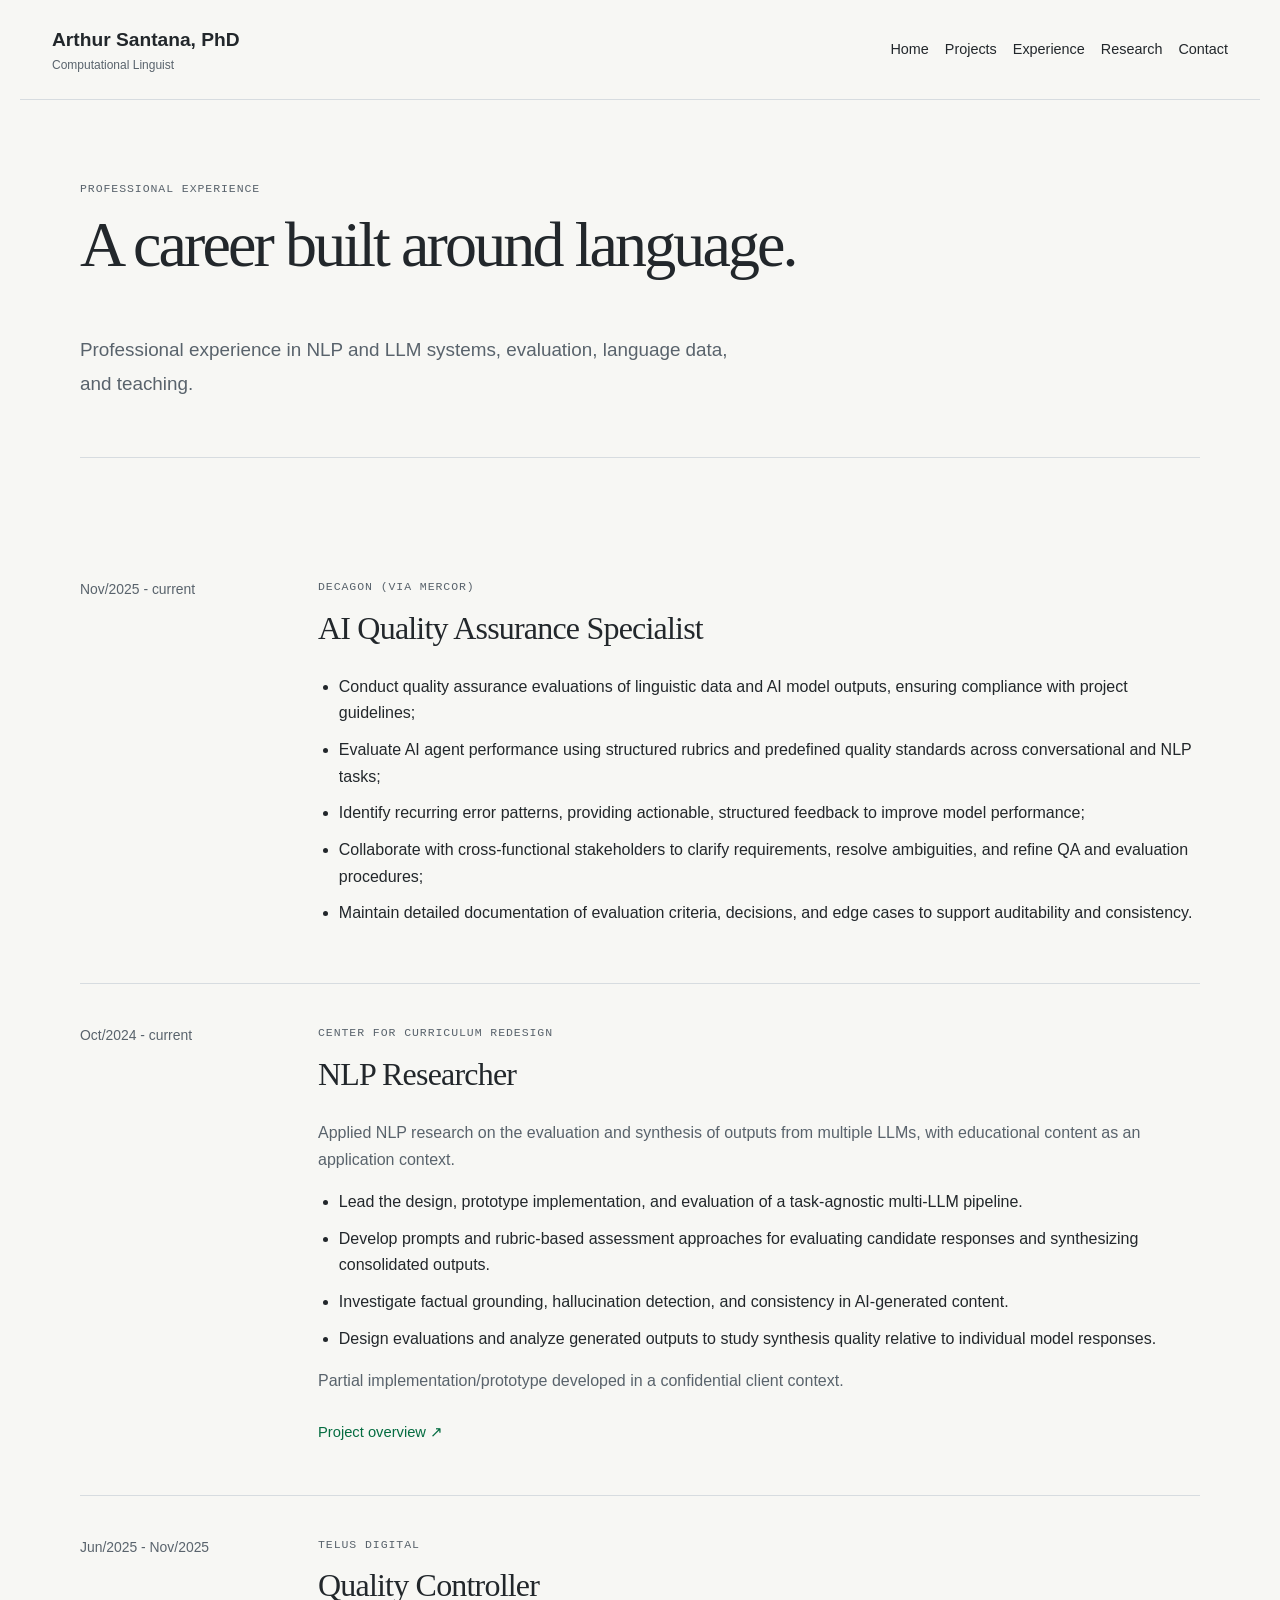
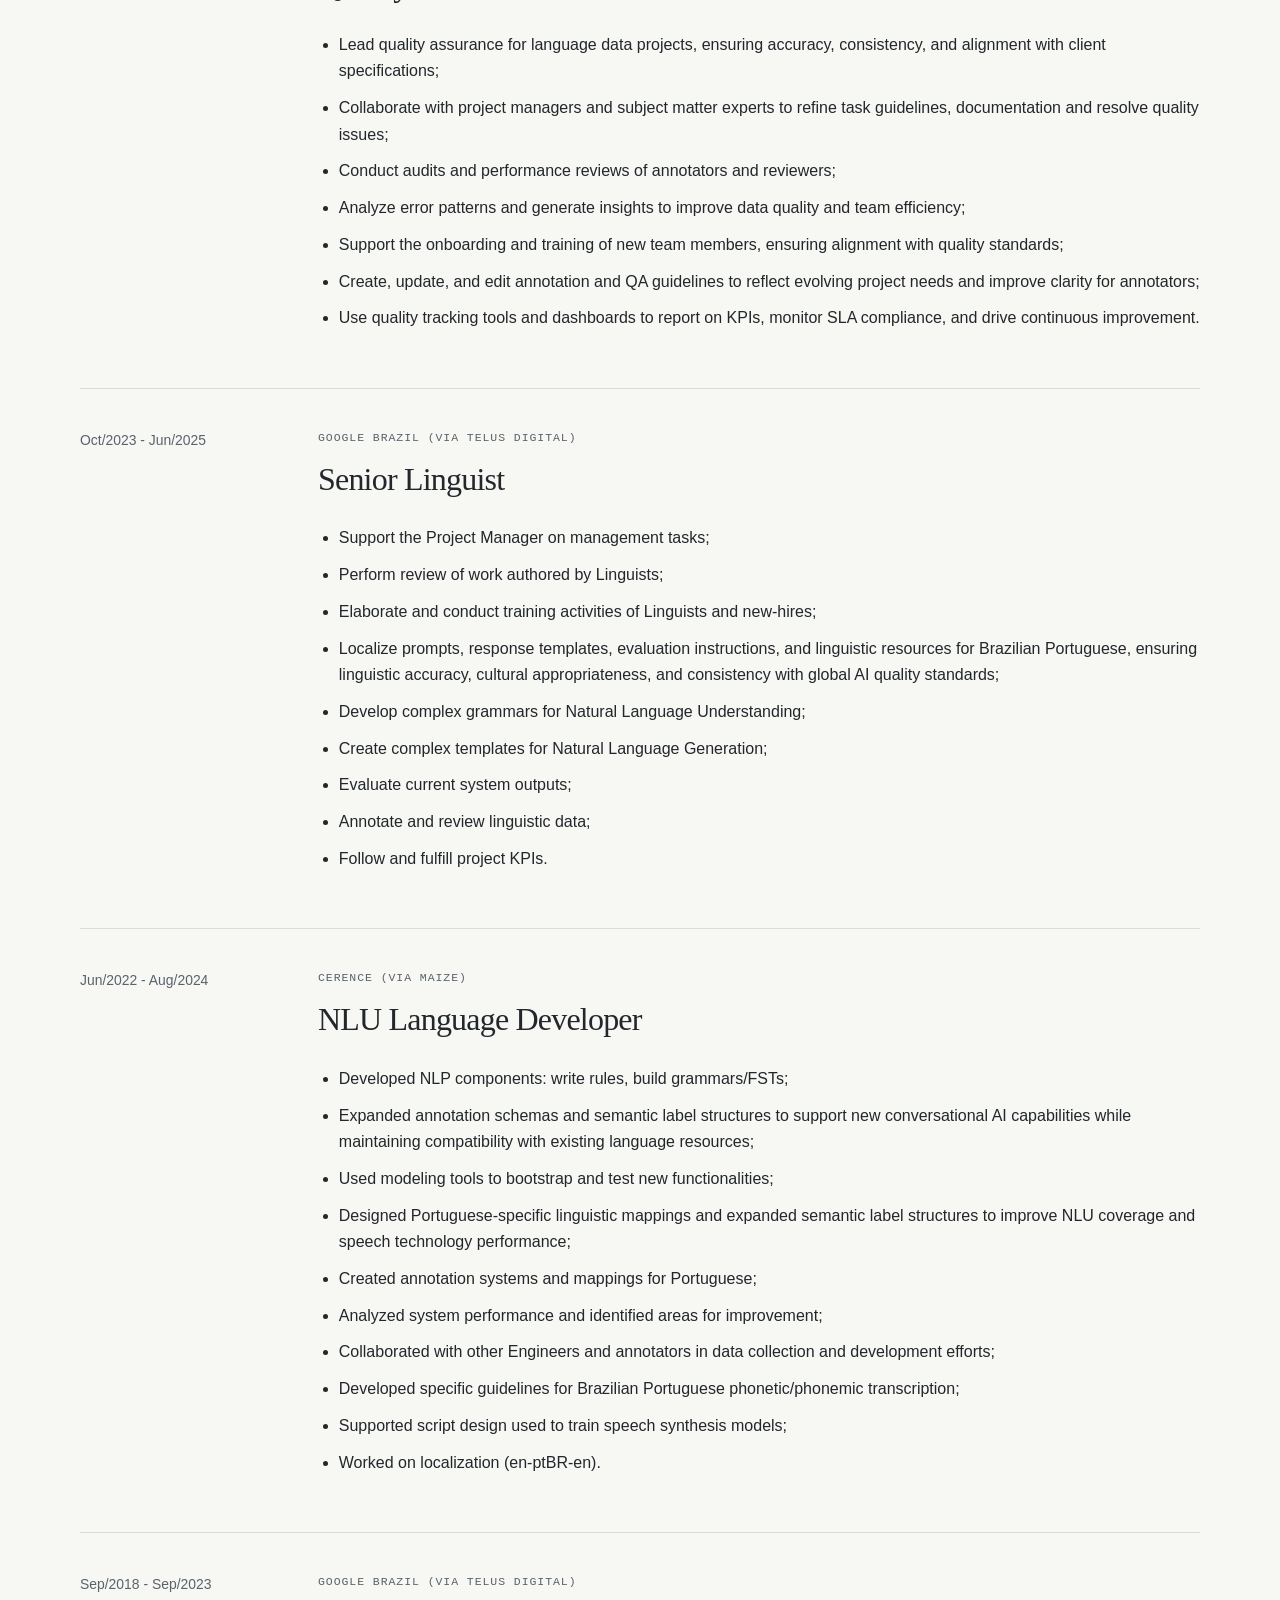
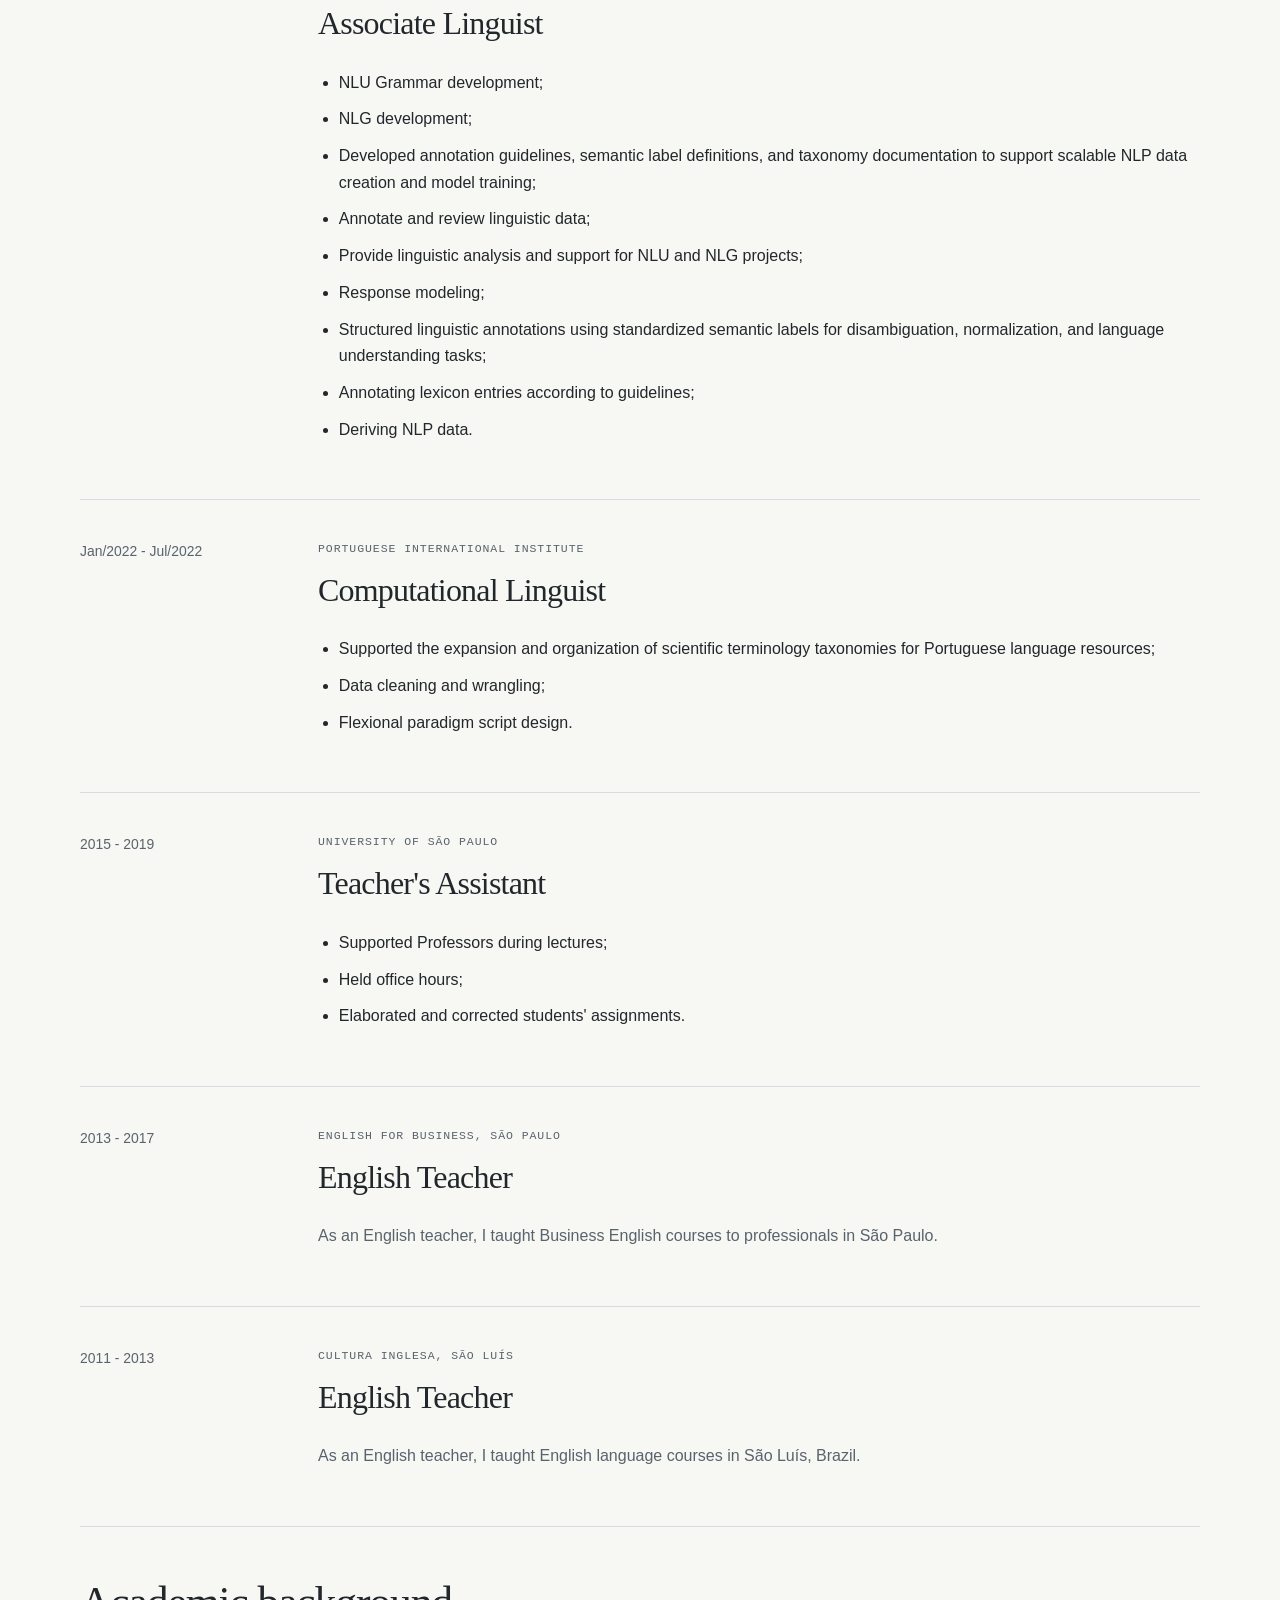
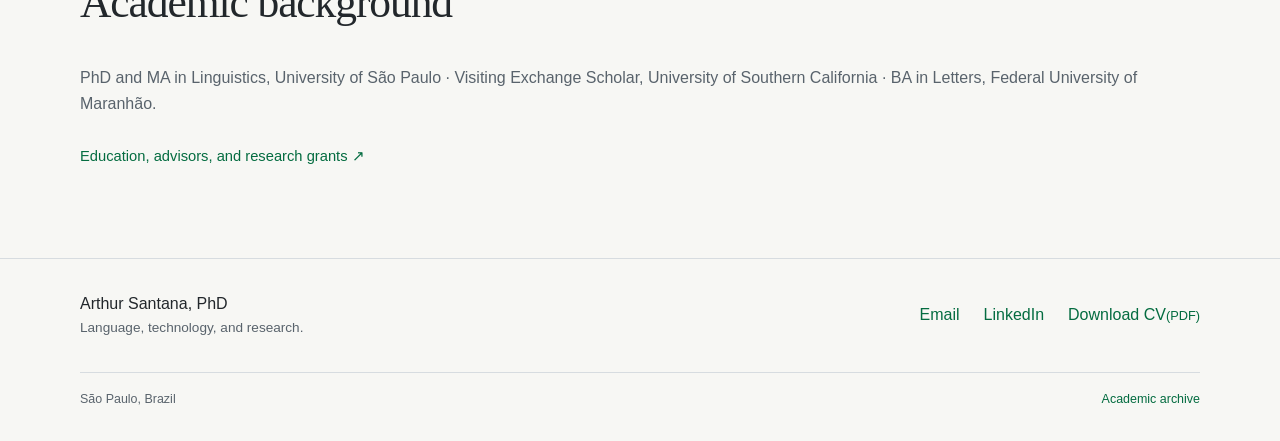
==== experience/index.html @ 174dbf04 "update website" ====
<!doctype html>
<html lang="en">
  <head>
    <meta charset="utf-8">
    <meta name="viewport" content="width=device-width, initial-scale=1">
    <title>Experience — Arthur Santana</title>
    <meta name="description" content="Arthur Santana’s complete professional history in computational linguistics, NLP engineering, AI evaluation, and teaching.">
    <meta name="author" content="Arthur Santana">
    <link rel="canonical" href="https://arthurpsantana.github.io/experience/">
    <meta property="og:title" content="Experience — Arthur Santana">
    <meta property="og:description" content="Arthur Santana’s complete professional history in computational linguistics, NLP engineering, AI evaluation, and teaching.">
    <meta property="og:type" content="website">
    <meta property="og:url" content="https://arthurpsantana.github.io/experience/">
    <meta name="theme-color" content="#F7F7F4">
    <link rel="icon" href="/images/favicons/favicon.ico">
    <link rel="stylesheet" href="/stylesheets/portfolio.css">
    <script src="/javascript/portfolio.js" defer>
    </script>
  </head>
  <body>
    <a class="skip-link" href="#main-content">Skip to content</a>
    <header class="site-header">
      <a class="site-brand" href="/">Arthur Santana, PhD<span>Computational Linguist</span>
      </a>
      <button class="menu-toggle" type="button" aria-expanded="false" aria-controls="site-navigation" hidden>Menu</button>
      <nav class="site-navigation" id="site-navigation" aria-label="Main navigation">
        <a href="/">Home</a>
        <a href="/projects/">Projects</a>
        <a href="/experience/" aria-current="page">Experience</a>
        <a href="/research/">Research</a>
        <a href="/contact/">Contact</a>
      </nav>
    </header>
    <main id="main-content" tabindex="-1">
      <section class="page-intro wrap">
        <p class="eyebrow">Professional experience</p>
        <h1>A career built around language.</h1>
        <p class="lede">Professional experience in NLP and LLM systems, evaluation, language data, and teaching.</p>
      </section>
      <section class="wrap section-space">
        <article class="experience-entry" id="expModal1">
          <div class="experience-date">Nov/2025 - current</div>
          <div>
            <p class="eyebrow">Decagon (via Mercor)</p>
            <h2>AI Quality Assurance Specialist</h2>
            <ul>
              <li>Conduct quality assurance evaluations of linguistic data and AI model outputs, ensuring compliance with project guidelines;</li>
              <li>Evaluate AI agent performance using structured rubrics and predefined quality standards across conversational and NLP tasks;</li>
              <li>Identify recurring error patterns, providing actionable, structured feedback to improve model performance;</li>
              <li>Collaborate with cross-functional stakeholders to clarify requirements, resolve ambiguities, and refine QA and evaluation procedures;</li>
              <li>Maintain detailed documentation of evaluation criteria, decisions, and edge cases to support auditability and consistency.</li>
            </ul>
          </div>
        </article>
        <article class="experience-entry" id="expModal2">
          <div class="experience-date">Oct/2024 - current</div>
          <div>
            <p class="eyebrow">Center for Curriculum Redesign</p>
            <h2>NLP Researcher</h2>
            <p>Applied NLP research on the evaluation and synthesis of outputs from multiple LLMs, with educational content as an application context.</p>
            <ul>
              <li>Lead the design, prototype implementation, and evaluation of a task-agnostic multi-LLM pipeline.</li>
              <li>Develop prompts and rubric-based assessment approaches for evaluating candidate responses and synthesizing consolidated outputs.</li>
              <li>Investigate factual grounding, hallucination detection, and consistency in AI-generated content.</li>
              <li>Design evaluations and analyze generated outputs to study synthesis quality relative to individual model responses.</li>
            </ul>
            <p>Partial implementation/prototype developed in a confidential client context.</p>
            <a class="text-link" href="/projects/multi-llm-collaboration/">Project overview ↗</a>
          </div>
        </article>
        <article class="experience-entry" id="expModal3">
          <div class="experience-date">Jun/2025 - Nov/2025</div>
          <div>
            <p class="eyebrow">Telus Digital</p>
            <h2>Quality Controller</h2>
            <ul>
              <li>Lead quality assurance for language data projects, ensuring accuracy, consistency, and alignment with client specifications;</li>
              <li>Collaborate with project managers and subject matter experts to refine task guidelines, documentation and resolve quality issues;</li>
              <li>Conduct audits and performance reviews of annotators and reviewers;</li>
              <li>Analyze error patterns and generate insights to improve data quality and team efficiency;</li>
              <li>Support the onboarding and training of new team members, ensuring alignment with quality standards;</li>
              <li>Create, update, and edit annotation and QA guidelines to reflect evolving project needs and improve clarity for annotators;</li>
              <li>Use quality tracking tools and dashboards to report on KPIs, monitor SLA compliance, and drive continuous improvement.</li>
            </ul>
          </div>
        </article>
        <article class="experience-entry" id="expModal4">
          <div class="experience-date">Oct/2023 - Jun/2025</div>
          <div>
            <p class="eyebrow">Google Brazil (via Telus Digital)</p>
            <h2>Senior Linguist</h2>
            <ul>
              <li>Support the Project Manager on management tasks;</li>
              <li>Perform review of work authored by Linguists;</li>
              <li>Elaborate and conduct training activities of Linguists and new-hires;</li>
              <li>Localize prompts, response templates, evaluation instructions, and linguistic resources for Brazilian Portuguese, ensuring linguistic accuracy, cultural appropriateness, and consistency with global AI quality standards;</li>
              <li>Develop complex grammars for Natural Language Understanding;</li>
              <li>Create complex templates for Natural Language Generation;</li>
              <li>Evaluate current system outputs;</li>
              <li>Annotate and review linguistic data;</li>
              <li>Follow and fulfill project KPIs.</li>
            </ul>
          </div>
        </article>
        <article class="experience-entry" id="expModal5">
          <div class="experience-date">Jun/2022 - Aug/2024</div>
          <div>
            <p class="eyebrow">Cerence (via Maize)</p>
            <h2>NLU Language Developer</h2>
            <ul>
              <li>Developed NLP components: write rules, build grammars/FSTs;</li>
              <li>Expanded annotation schemas and semantic label structures to support new conversational AI capabilities while maintaining compatibility with existing language resources;</li>
              <li>Used modeling tools to bootstrap and test new functionalities;</li>
              <li>Designed Portuguese-specific linguistic mappings and expanded semantic label structures to improve NLU coverage and speech technology performance;</li>
              <li>Created annotation systems and mappings for Portuguese;</li>
              <li>Analyzed system performance and identified areas for improvement;</li>
              <li>Collaborated with other Engineers and annotators in data collection and development efforts;</li>
              <li>Developed specific guidelines for Brazilian Portuguese phonetic/phonemic transcription;</li>
              <li>Supported script design used to train speech synthesis models;</li>
              <li>Worked on localization (en-ptBR-en).</li>
            </ul>
          </div>
        </article>
        <article class="experience-entry" id="expModal6">
          <div class="experience-date">Sep/2018 - Sep/2023</div>
          <div>
            <p class="eyebrow">Google Brazil (via Telus Digital)</p>
            <h2>Associate Linguist</h2>
            <ul>
              <li>NLU Grammar development;</li>
              <li>NLG development;</li>
              <li>Developed annotation guidelines, semantic label definitions, and taxonomy documentation to support scalable NLP data creation and model training;</li>
              <li>Annotate and review linguistic data;</li>
              <li>Provide linguistic analysis and support for NLU and NLG projects;</li>
              <li>Response modeling;</li>
              <li>Structured linguistic annotations using standardized semantic labels for disambiguation, normalization, and language understanding tasks;</li>
              <li>Annotating lexicon entries according to guidelines;</li>
              <li>Deriving NLP data.</li>
            </ul>
          </div>
        </article>
        <article class="experience-entry" id="expModal7">
          <div class="experience-date">Jan/2022 - Jul/2022</div>
          <div>
            <p class="eyebrow">Portuguese International Institute</p>
            <h2>Computational Linguist</h2>
            <ul>
              <li>Supported the expansion and organization of scientific terminology taxonomies for Portuguese language resources;</li>
              <li>Data cleaning and wrangling;</li>
              <li>Flexional paradigm script design.</li>
            </ul>
          </div>
        </article>
        <article class="experience-entry" id="expModal8">
          <div class="experience-date">2015 - 2019</div>
          <div>
            <p class="eyebrow">University of São Paulo</p>
            <h2>Teacher&#x27;s Assistant</h2>
            <ul>
              <li>Supported Professors during lectures;</li>
              <li>Held office hours;</li>
              <li>Elaborated and corrected students&#x27; assignments.</li>
            </ul>
          </div>
        </article>
        <article class="experience-entry" id="expModal9">
          <div class="experience-date">2013 - 2017</div>
          <div>
            <p class="eyebrow">English for Business, São Paulo</p>
            <h2>English Teacher</h2>
            <p>
              As an English teacher, I taught Business English courses to professionals in São Paulo.
            </p>
          </div>
        </article>
        <article class="experience-entry" id="expModal10">
          <div class="experience-date">2011 - 2013</div>
          <div>
            <p class="eyebrow">Cultura Inglesa, São Luís</p>
            <h2>English Teacher</h2>
            <p>
              As an English teacher, I taught English language courses in São Luís, Brazil.
            </p>
          </div>
        </article>
        <div class="archive-callout">
          <h2>Academic background</h2>
          <p>PhD and MA in Linguistics, University of São Paulo · Visiting Exchange Scholar, University of Southern California · BA in Letters, Federal University of Maranhão.</p>
          <a class="text-link" href="/research/#background">Education, advisors, and research grants ↗</a>
        </div>
      </section>
    </main>
    <footer class="site-footer">
      <div class="footer-contact">
        <p>Arthur Santana, PhD<span>Language, technology, and research.</span>
        </p>
        <a href="mailto:arthurpereirasantana@gmail.com">Email</a>
        <a href="https://linkedin.com/in/arthursantana/">LinkedIn</a>
        <a href="/arthuCV.pdf?v=fe2b93e1adfd">Download CV <span class="small">(PDF)</span>
        </a>
      </div>
      <div class="footer-bottom">
        <span>São Paulo, Brazil</span>
        <a href="/research/">Academic archive</a>
      </div>
    </footer>
  </body>
</html>
---- stylesheets/portfolio.css ----
/* Buildless portfolio: shared tokens, layout, and accessible components. */
:root {
    color-scheme: light;
    --background: #f7f7f4;
    --surface: #ffffff;
    --text: #22272b;
    --secondary: #59636c;
    --accent: #046c40;
    --border: #d7dce0;
    --body-font: -apple-system, BlinkMacSystemFont, "Segoe UI", sans-serif;
    --heading-font: Georgia, "Times New Roman", serif;
}
html, body { background: var(--background); color: var(--text); font-family: var(--body-font); line-height: 1.65; }
body :is(p, a, li, label, input, blockquote, cite, div, span, button) { font-family: var(--body-font); }
body :is(h1, h2, h3, h4, h5, h6) { color: var(--text); font-family: var(--heading-font); line-height: 1.25; }
body p { color: var(--secondary); }
body a { color: var(--accent); text-underline-offset: .2em; }
body a:hover, body a:focus { color: var(--accent); text-decoration: underline; }
body :focus-visible { outline: 3px solid var(--accent); outline-offset: 4px; }
[hidden] { display: none !important; }
[id] { scroll-margin-top: 1.5rem; }
.skip-link { position: absolute; top: -100px; left: 1rem; z-index: 2000; padding: .75rem 1rem; background: var(--surface); }
.skip-link:focus { top: 1rem; }
.site-header { max-width: 1240px; margin: auto; padding: 1.5rem 2rem; display: flex; align-items: center; gap: 1.5rem; border-bottom: 1px solid var(--border); }
.site-brand { color: var(--text); font-size: 1.2rem; font-weight: 650; flex-shrink: 0; }
.site-brand span { display: block; font-size: .75rem; color: var(--secondary); font-weight: 400; }
nav.site-navigation { display: flex; flex-wrap: wrap; justify-content: flex-end; gap: .25rem 1rem; margin-left: auto; width: auto; height: auto; line-height: inherit; background: transparent; box-shadow: none; }
.site-navigation a { display: inline-flex; align-items: center; min-height: 44px; font-size: .9rem; color: var(--text); }
.menu-toggle { background: var(--surface); color: var(--text); border: 1px solid var(--border); border-radius: 6px; padding: .6rem .8rem; min-height: 44px; cursor: pointer; flex-shrink: 0; font-size: .85rem; }
.menu-toggle { display: none; }
.site-footer { border-top: 1px solid var(--border); background: var(--background); padding: 2rem; }
.footer-contact { max-width: 1120px; margin: 0 auto 2rem; display: flex; align-items: center; flex-wrap: wrap; gap: 1.5rem; }
.footer-contact p { margin: 0 auto 0 0; color: var(--text); }
.footer-contact a { display: inline-flex; align-items: center; min-height: 44px; }
* { box-sizing: border-box; }
html { font-size: 16px; -webkit-text-size-adjust: 100%; }
body { margin: 0; }
h1, h2, h3, p { margin-top: 0; }
h1 { font-size: clamp(2.7rem, 5.3vw, 5.1rem); font-weight: 400; letter-spacing: -.045em; line-height: 1.08 !important; }
h2 { font-size: clamp(2rem, 3.4vw, 3rem); font-weight: 400; letter-spacing: -.025em; }
h3 { font-size: 1.5rem; font-weight: 400; }
a { text-decoration: none; }
button { font: inherit; }
img, svg { max-width: 100%; }
.wrap { width: min(1120px, calc(100% - 4rem)); margin-inline: auto; }
.section-space { padding-block: 5rem; }
.eyebrow, body .mono { font-family: "SFMono-Regular", Consolas, monospace; font-size: .72rem; line-height: 1.6; letter-spacing: .08em; text-transform: uppercase; color: var(--secondary); }
.lede { font-size: 1.18rem; line-height: 1.8; max-width: 660px; }
.small { font-size: .8rem; }
.hero { padding-block: 6.5rem 6rem; display: grid; grid-template-columns: 1fr 190px; gap: 5rem; }
.hero h1 { max-width: 850px; margin-bottom: 1.6rem; }
.hero .eyebrow { margin-bottom: 1.8rem; }
.hero-actions { display: flex; flex-wrap: wrap; align-items: center; gap: 1.75rem; margin-top: 2.1rem; }
.button { display: inline-flex; align-items: center; justify-content: center; gap: 1.5rem; background: var(--accent); color: #fff; border: 1px solid var(--accent); padding: .85rem 1.2rem; border-radius: 4px; min-height: 48px; font-size: .9rem; }
.button:hover, .button:focus { background: var(--surface); color: var(--accent); }
.text-link { display: inline-flex; align-items: center; gap: .5rem; min-height: 44px; font-size: .92rem; }
.profile-hero { grid-template-columns: minmax(0, 1fr) 280px; align-items: center; padding-block: 4.5rem; gap: 4rem; }
.profile-hero h1 { font-size: clamp(2.3rem, 4vw, 3.5rem); margin-bottom: 1rem; letter-spacing: -.025em; }
.professional-subheading { color: var(--text); font-size: 1.1rem; line-height: 1.8; margin-bottom: 1.4rem; }
.profile-portrait { display: block; width: 280px; height: auto; border-radius: 8px; }
.section-heading { display: flex; justify-content: space-between; align-items: flex-end; gap: 2rem; margin-bottom: 2rem; }
.section-heading h2 { margin-bottom: 0; }
.project-grid { display: grid; grid-template-columns: repeat(2, minmax(0,1fr)); gap: 2rem; }
.project-card { border: 1px solid var(--border); border-radius: 8px; overflow: hidden; background: var(--surface); display: flex; flex-direction: column; }
.project-image { background: var(--background); border-bottom: 1px solid var(--border); display: flex; align-items: center; justify-content: center; height: 215px; color: var(--accent); }
.project-art { width: 320px; height: 200px; color: var(--accent); }
.project-copy { padding: 1.8rem; flex: 1; display: flex; flex-direction: column; }
.project-copy h3 { margin-bottom: .9rem; }
.project-copy h3 a { color: var(--text); }
.project-copy > p:not(.eyebrow):not(.status) { flex: 1; }
.status { color: var(--secondary); font-size: .78rem; border-top: 1px solid var(--border); padding-top: 1rem; }
.expertise-section, .research-feature { background: var(--surface); border-block: 1px solid var(--border); }
.expertise-grid { display: grid; grid-template-columns: repeat(3,minmax(0,1fr)); gap: 3rem; margin-top: 3rem; }
.expertise-grid h3 { margin-top: 1rem; }
.highlight-list article { padding-block: 1.8rem; border-bottom: 1px solid var(--border); display: grid; grid-template-columns: 1fr 1fr; gap: .5rem 3rem; }
.highlight-list .entry-meta { grid-column: 1/-1; }
.highlight-list h3, .highlight-list p { margin-bottom: 0; }
.entry-meta { color: var(--secondary); font-size: .86rem; }
.research-feature > .wrap { display: grid; grid-template-columns: 1fr 1fr; gap: 5rem; }
.selected-publications article { border-top: 1px solid var(--border); padding-block: 1.5rem; }
.selected-publications h3 { font-size: 1.3rem; }
.contact-strip { text-align: center; }
.page-intro { padding-block: 5rem 3.5rem; border-bottom: 1px solid var(--border); }
.page-intro h1 { max-width: 950px; font-size: clamp(2.7rem,5vw,4.5rem); }
.page-intro .lede { margin-bottom: 0; }
.page-intro-compact { padding-block: 3rem 2rem; }
.page-intro-compact h1 { font-size: clamp(2rem, 3vw, 2.75rem); letter-spacing: -.02em; margin-bottom: 1rem; }
.archive-layout { display: grid; grid-template-columns: 220px minmax(0,1fr); gap: 4rem; padding-block: 3rem 5rem; }
.archive-nav { display: flex; flex-direction: column; gap: .75rem; align-self: start; position: sticky; top: 2rem; font-size: .88rem; }
.archive-nav a { min-height: 44px; display: flex; align-items: center; }
.archive-content > section + section { margin-top: 4rem; }
.archive-content h2 { font-size: 2rem; }
.archive-entry { border-bottom: 1px solid var(--border); padding-block: 1.5rem; }
.archive-entry h3 { margin-bottom: .6rem; }
.archive-entry p { white-space: normal; }
.archive-entry a, .citations a { text-decoration: underline; }
.archive-note, .review-note { background: var(--surface); border-left: 3px solid var(--accent); padding: 1rem 1.2rem; font-size: .9rem; }
.citation-year { display: grid; grid-template-columns: 55px minmax(0,1fr); gap: 1rem; padding-block: 1.3rem; border-top: 1px solid var(--border); }
.citation-year h3 { font-family: var(--body-font); font-size: .9rem; padding-top: .25rem; }
.citations { padding-left: 1.3rem; margin: 0; }
.citations li { padding-left: .4rem; margin-bottom: 1.2rem; }
.citations p { margin: 0; }
.citations b { font-weight: 600; }
.link-list { padding-left: 1.3rem; }
.link-list li { margin-block: .6rem; }
.link-list a { display: inline-block; padding-block: .3rem; }
.experience-entry { display: grid; grid-template-columns: 190px minmax(0,1fr); gap: 3rem; padding-block: 2.5rem; border-bottom: 1px solid var(--border); }
.experience-date { color: var(--secondary); font-size: .87rem; }
.experience-entry h2 { font-size: 2rem; }
.experience-entry li { margin-bottom: .65rem; }
.experience-entry ul { padding-left: 1.3rem; }
.archive-callout { padding-block: 3rem 0; }
.case-layout { display: grid; grid-template-columns: 280px minmax(0,1fr); gap: 5rem; padding-block: 3rem 5rem; }
.case-aside .project-art { background: var(--surface); border: 1px solid var(--border); border-radius: 6px; width: 100%; }
.case-content section + section { margin-top: 3rem; }
.case-content h2 { font-size: 2rem; }
.contact-layout { display: grid; grid-template-columns: 1.3fr 1fr; gap: 4rem; }
.contact-email { display: inline-block; font-size: clamp(1rem,2vw,1.4rem); overflow-wrap: anywhere; margin-bottom: 1rem; }
.contact-card { background: var(--surface); padding: 2rem; border: 1px solid var(--border); border-radius: 8px; }
.contact-card h2 { font-size: 2rem; }
.contact-card .text-link { display: flex; margin-top: 1rem; }
.project-filters { display: flex; flex-wrap: wrap; gap: .75rem; margin-bottom: 2rem; }
.project-filters button { background: var(--surface); color: var(--text); border: 1px solid var(--border); border-radius: 4px; min-height: 44px; padding: .6rem 1rem; cursor: pointer; }
.project-filters button[aria-pressed="true"] { border-color: var(--accent); color: var(--accent); }
.footer-contact p span { display: block; color: var(--secondary); font-size: .85rem; }
.footer-bottom { max-width: 1120px; margin: auto; border-top: 1px solid var(--border); padding-top: 1rem; display: flex; justify-content: space-between; font-size: .78rem; color: var(--secondary); }
.legacy-anchors { width: min(1120px,calc(100% - 4rem)); margin: 0 auto 2rem; display: flex; flex-wrap: wrap; gap: 1rem; font-size: .8rem; }
.sr-only { position: absolute; width: 1px; height: 1px; padding: 0; margin: -1px; overflow: hidden; clip-path: inset(50%); white-space: nowrap; border: 0; }
@media (max-width: 1100px) {
 .site-header { flex-wrap: wrap; gap: 1rem; padding: 1rem; }
 .site-brand { margin-right: auto; }
 .menu-toggle:not([hidden]) { display: block; }
 nav.site-navigation { order: 4; width: 100%; justify-content: flex-start; margin: 0; }
 nav.site-navigation.menu-ready { display: none; }
 nav.site-navigation.is-open { display: flex; }
 .hero { gap: 2rem; grid-template-columns: 1fr 150px; }
 .archive-layout { gap: 2rem; grid-template-columns: 180px minmax(0,1fr); }
}
@media (max-width: 767px) {
 .wrap { width: calc(100% - 2rem); }
 .section-space { padding-block: 3.5rem; }
 .hero { display: block; padding-block: 4rem 2rem; }
 .hero h1 { font-size: clamp(2.7rem,10vw,4rem); }
 .profile-hero { display: flex; flex-direction: column; align-items: flex-start; gap: 2rem; padding-block: 2.5rem; }
 .profile-hero h1 { font-size: clamp(2rem, 7vw, 2.8rem); }
 .profile-portrait { order: -1; width: 160px; }
 .section-heading { display: block; }
 .section-heading > .text-link { margin-top: 1rem; }
 .project-grid, .expertise-grid, .research-feature > .wrap, .contact-layout, .case-layout, .archive-layout { grid-template-columns: 1fr; gap: 2rem; }
 .project-copy { padding: 1.4rem; }
 .expertise-grid { margin-top: 2rem; }
 .highlight-list article { grid-template-columns: 1fr; }
 .highlight-list .entry-meta { grid-column: auto; }
 .page-intro { padding-block: 3.5rem 2.5rem; }
 .page-intro-compact { padding-block: 2.5rem 1.5rem; }
 .archive-nav { position: static; flex-direction: row; flex-wrap: wrap; gap: .25rem 1rem; border-bottom: 1px solid var(--border); padding-bottom: 1rem; }
 .experience-entry { grid-template-columns: 1fr; gap: 1rem; padding-block: 2rem; }
 .case-aside { max-width: 360px; }
 .citation-year { grid-template-columns: 1fr; gap: .5rem; }
 .footer-contact { gap: .75rem 1.25rem; }
 .footer-contact p { width: 100%; }
 .site-footer { padding: 2rem 1rem; }
 .legacy-anchors { width: calc(100% - 2rem); }
}
@media (max-width: 380px) {
 .site-brand { width: 100%; }
}
@media (prefers-reduced-motion: reduce) {
 *, *::before, *::after { animation: none !important; transition: none !important; scroll-behavior: auto !important; }
}
@media print {
 .site-header, .site-footer, .skip-link, .project-filters, .archive-nav { display: none; }
 :root { --background: #fff; --surface: #fff; --text: #000; --secondary: #333; --accent: #222; }
 .wrap { width: 100%; }
 .archive-layout, .experience-entry, .case-layout { display: block; }
 a { text-decoration: underline; }
}
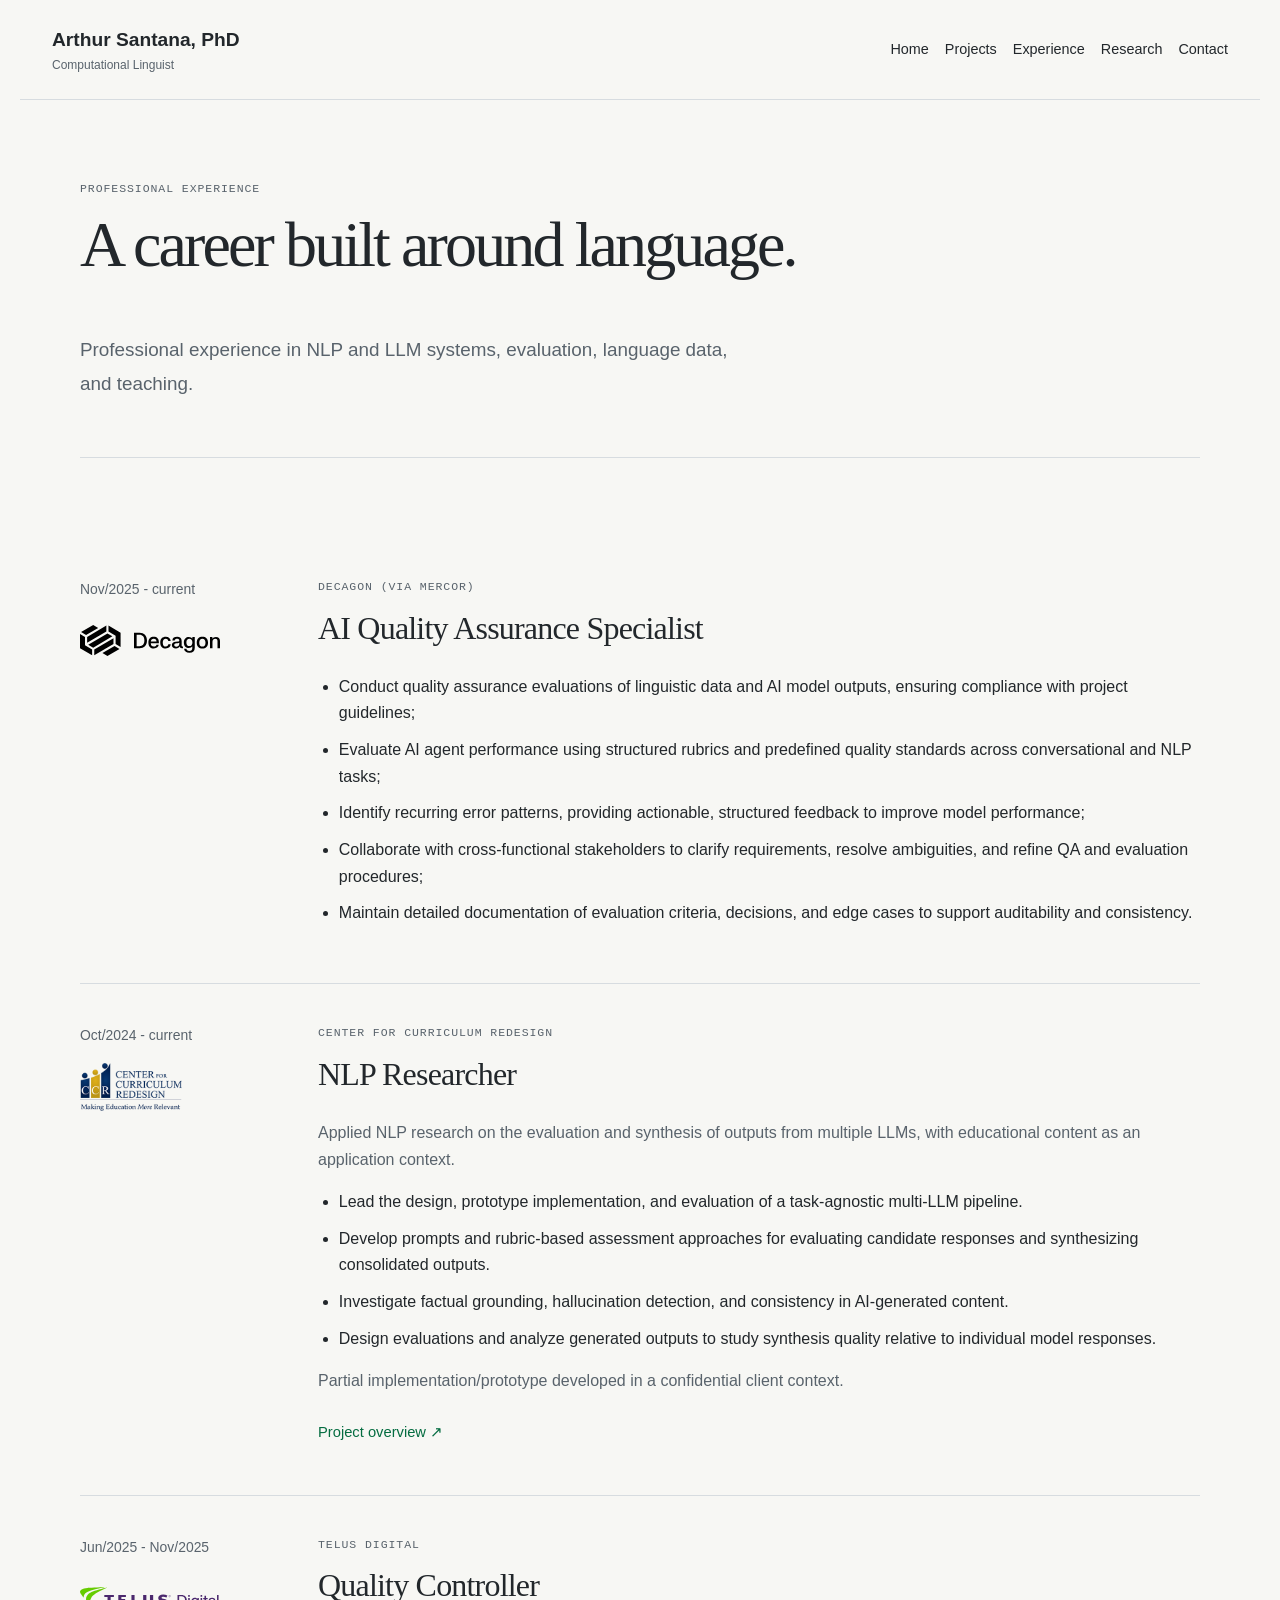
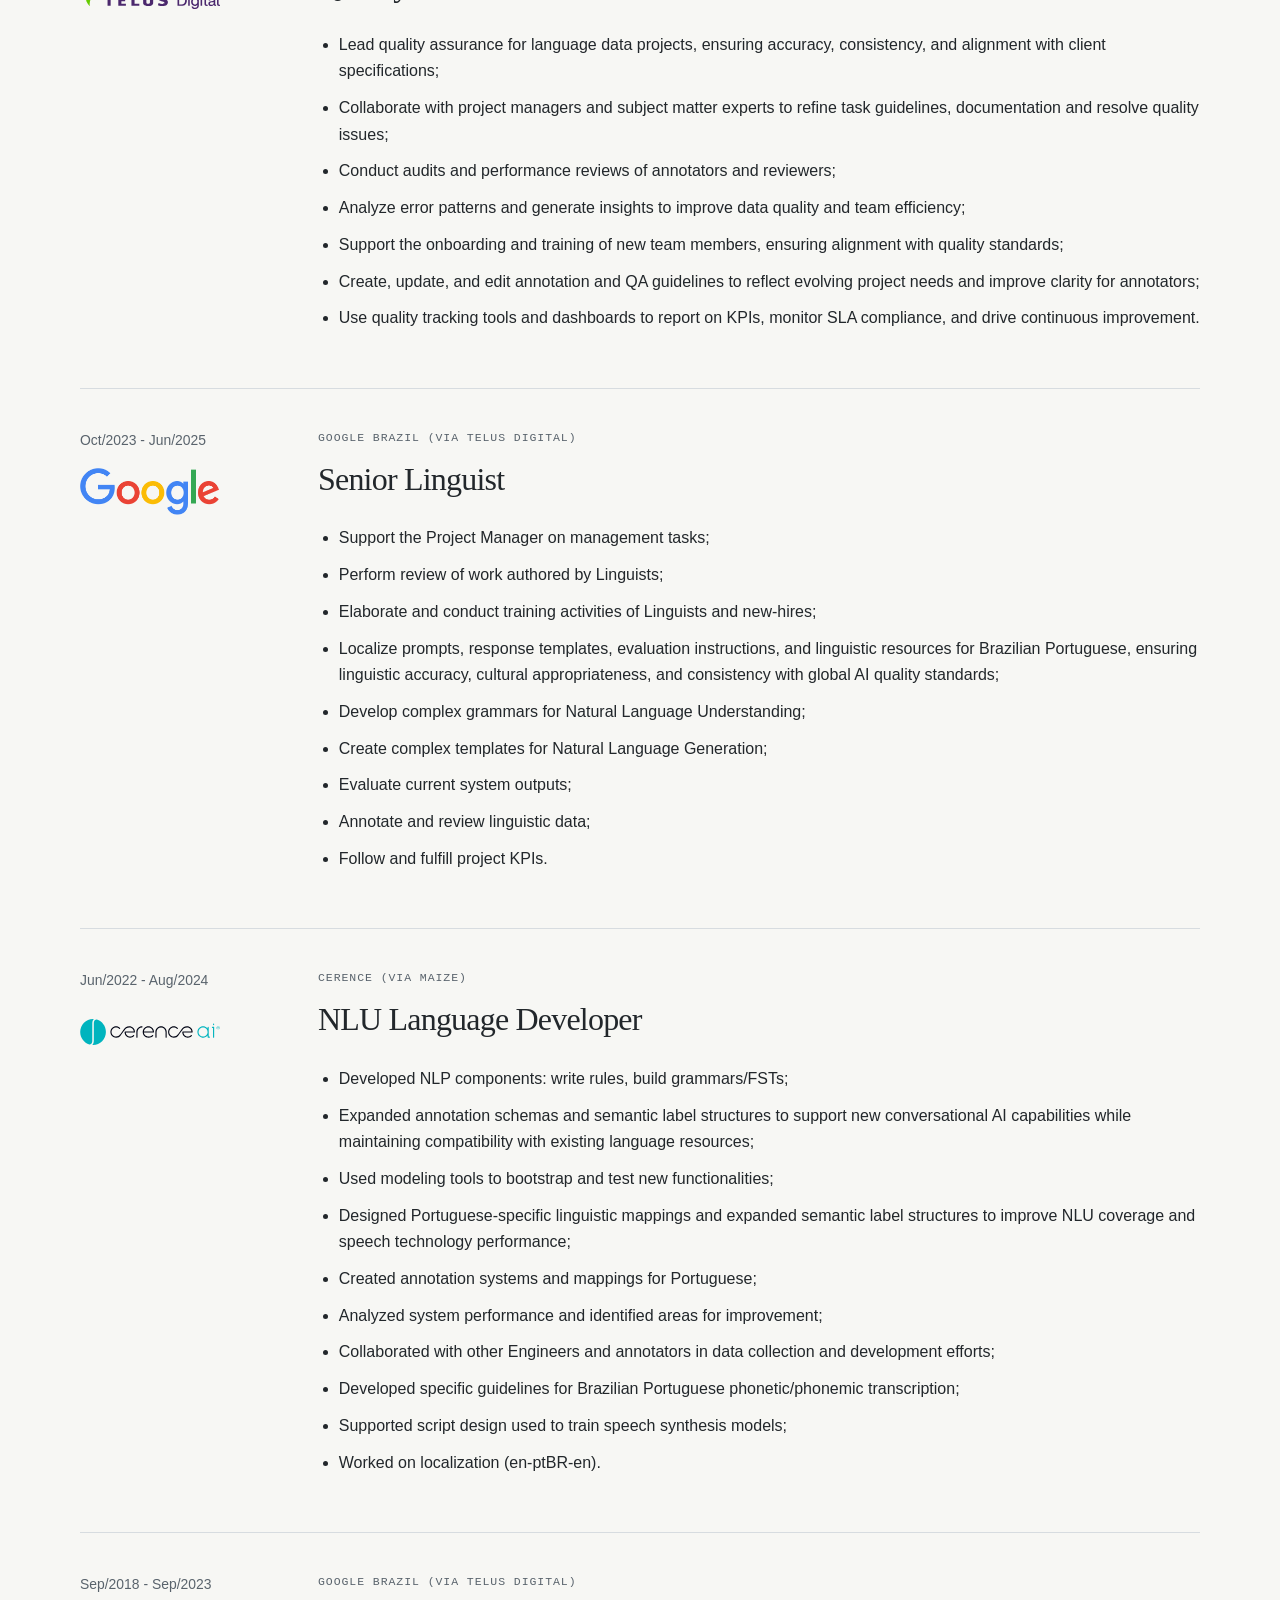
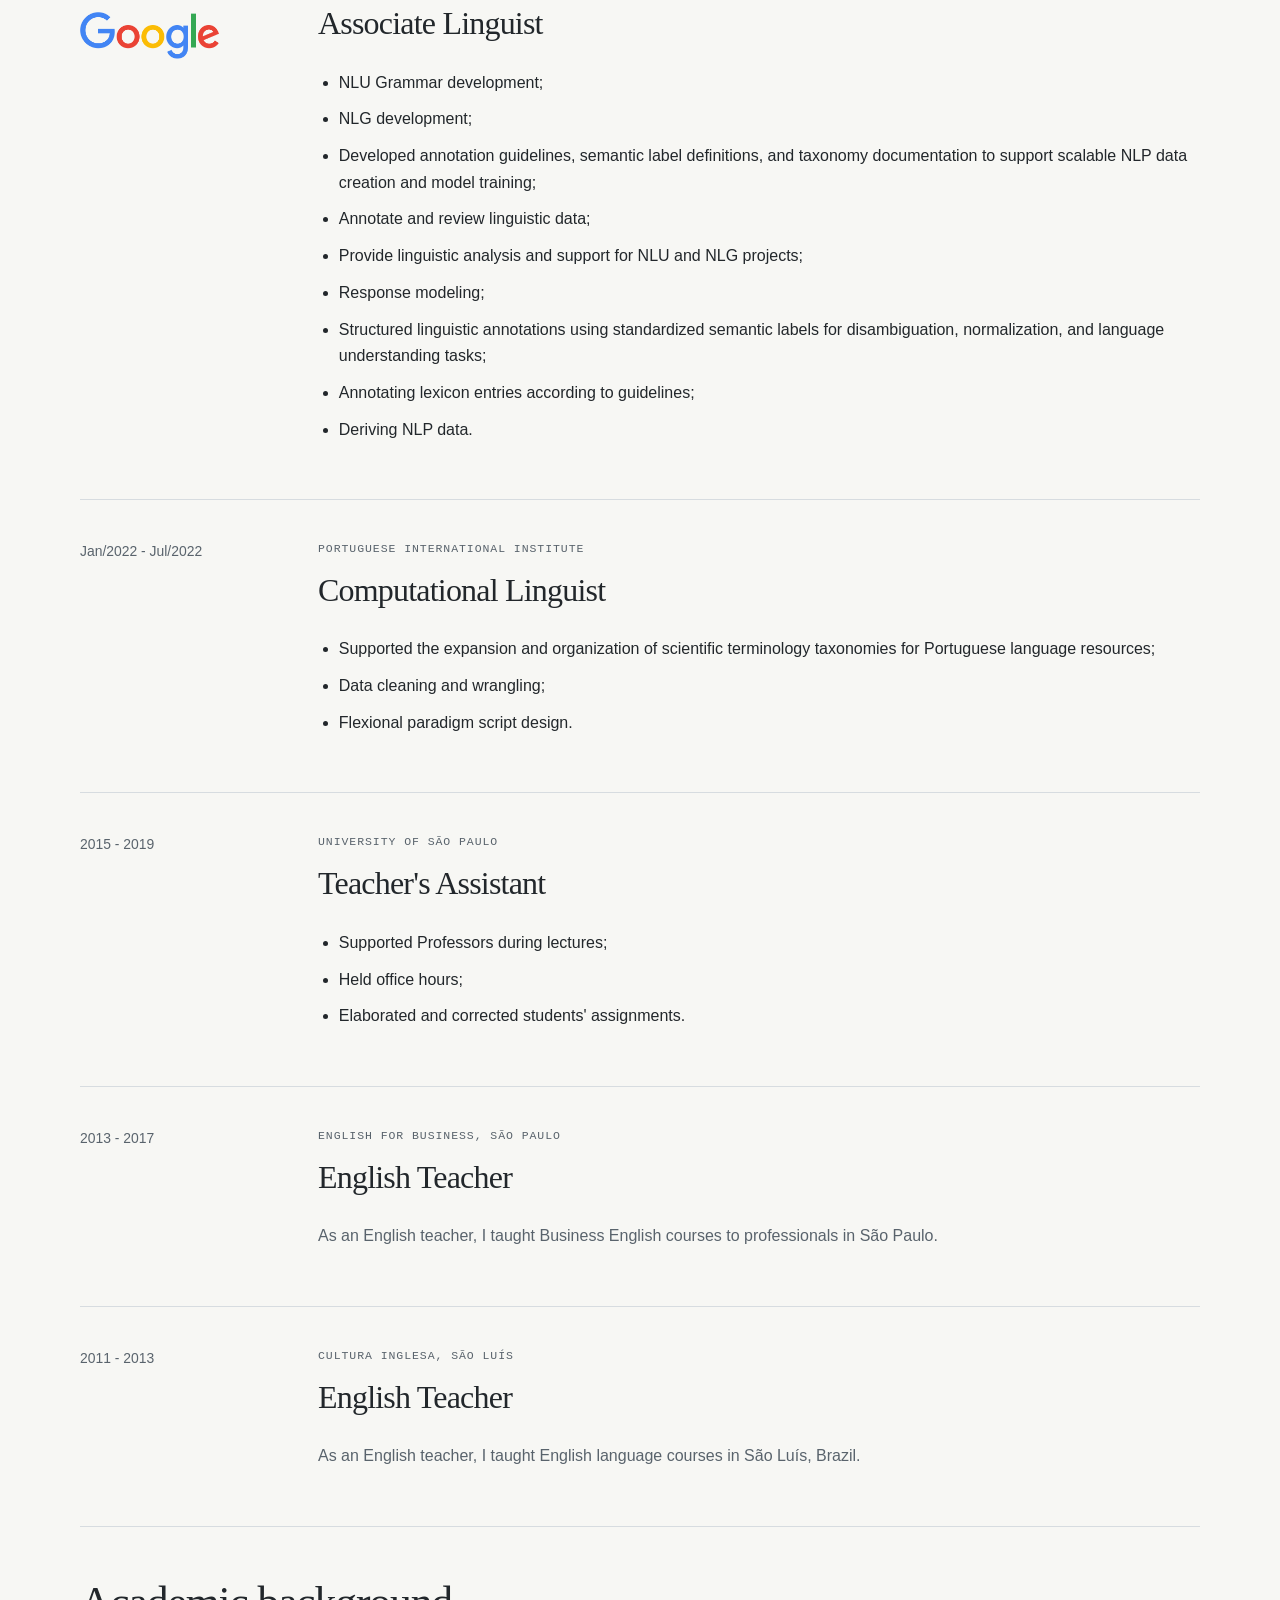
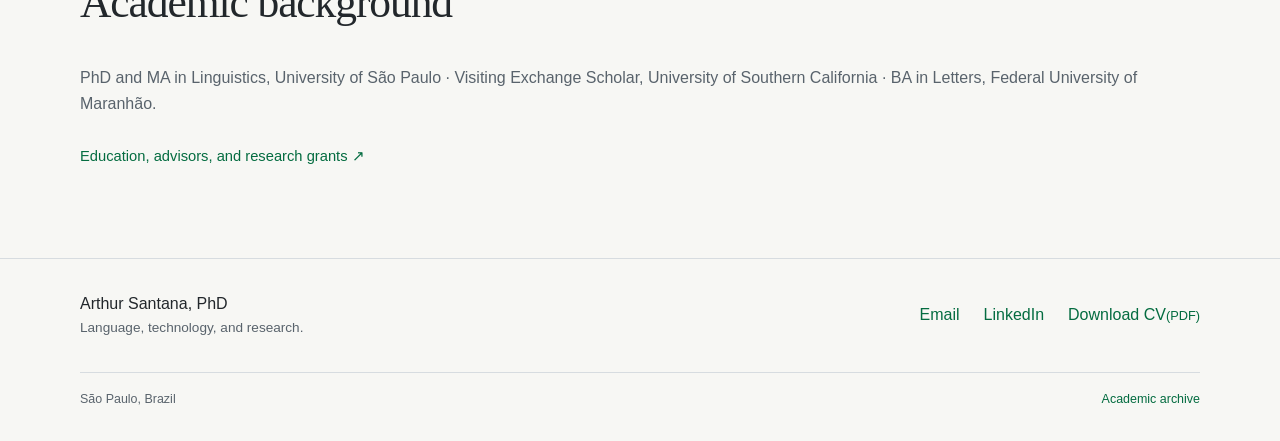
==== commit 96b639d9: "add logos" ====
--- a/experience/index.html
+++ b/experience/index.html
@@ -13,7 +13,7 @@
     <meta property="og:url" content="https://arthurpsantana.github.io/experience/">
     <meta name="theme-color" content="#F7F7F4">
     <link rel="icon" href="/images/favicons/favicon.ico">
-    <link rel="stylesheet" href="/stylesheets/portfolio.css">
+    <link rel="stylesheet" href="/stylesheets/portfolio.css?v=129922867d8f">
     <script src="/javascript/portfolio.js" defer>
     </script>
   </head>
@@ -39,7 +39,8 @@
       </section>
       <section class="wrap section-space">
         <article class="experience-entry" id="expModal1">
-          <div class="experience-date">Nov/2025 - current</div>
+          <div class="experience-date"><span>Nov/2025 - current</span>
+            <img class="experience-logo" src="/images/organizations/decagon-wordmark.svg" alt="Decagon logo" width="140" height="48" loading="lazy"></div>
           <div>
             <p class="eyebrow">Decagon (via Mercor)</p>
             <h2>AI Quality Assurance Specialist</h2>
@@ -53,7 +54,8 @@
           </div>
         </article>
         <article class="experience-entry" id="expModal2">
-          <div class="experience-date">Oct/2024 - current</div>
+          <div class="experience-date"><span>Oct/2024 - current</span>
+            <img class="experience-logo" src="/images/organizations/ccr-wordmark.png" alt="Center for Curriculum Redesign logo" width="140" height="48" loading="lazy"></div>
           <div>
             <p class="eyebrow">Center for Curriculum Redesign</p>
             <h2>NLP Researcher</h2>
@@ -69,7 +71,8 @@
           </div>
         </article>
         <article class="experience-entry" id="expModal3">
-          <div class="experience-date">Jun/2025 - Nov/2025</div>
+          <div class="experience-date"><span>Jun/2025 - Nov/2025</span>
+            <img class="experience-logo" src="/images/organizations/telus-digital.svg" alt="TELUS Digital logo" width="140" height="48" loading="lazy"></div>
           <div>
             <p class="eyebrow">Telus Digital</p>
             <h2>Quality Controller</h2>
@@ -85,7 +88,8 @@
           </div>
         </article>
         <article class="experience-entry" id="expModal4">
-          <div class="experience-date">Oct/2023 - Jun/2025</div>
+          <div class="experience-date"><span>Oct/2023 - Jun/2025</span>
+            <img class="experience-logo" src="/images/organizations/google-wordmark.png" alt="Google logo" width="140" height="48" loading="lazy"></div>
           <div>
             <p class="eyebrow">Google Brazil (via Telus Digital)</p>
             <h2>Senior Linguist</h2>
@@ -103,7 +107,8 @@
           </div>
         </article>
         <article class="experience-entry" id="expModal5">
-          <div class="experience-date">Jun/2022 - Aug/2024</div>
+          <div class="experience-date"><span>Jun/2022 - Aug/2024</span>
+            <img class="experience-logo" src="/images/organizations/cerence.svg" alt="Cerence logo" width="140" height="48" loading="lazy"></div>
           <div>
             <p class="eyebrow">Cerence (via Maize)</p>
             <h2>NLU Language Developer</h2>
@@ -122,7 +127,8 @@
           </div>
         </article>
         <article class="experience-entry" id="expModal6">
-          <div class="experience-date">Sep/2018 - Sep/2023</div>
+          <div class="experience-date"><span>Sep/2018 - Sep/2023</span>
+            <img class="experience-logo" src="/images/organizations/google-wordmark.png" alt="Google logo" width="140" height="48" loading="lazy"></div>
           <div>
             <p class="eyebrow">Google Brazil (via Telus Digital)</p>
             <h2>Associate Linguist</h2>
--- a/stylesheets/portfolio.css
+++ b/stylesheets/portfolio.css
@@ -106,6 +106,7 @@
 .link-list a { display: inline-block; padding-block: .3rem; }
 .experience-entry { display: grid; grid-template-columns: 190px minmax(0,1fr); gap: 3rem; padding-block: 2.5rem; border-bottom: 1px solid var(--border); }
 .experience-date { color: var(--secondary); font-size: .87rem; }
+.experience-logo { display: block; width: 140px; height: 48px; margin-top: 1rem; object-fit: contain; object-position: left center; }
 .experience-entry h2 { font-size: 2rem; }
 .experience-entry li { margin-bottom: .65rem; }
 .experience-entry ul { padding-left: 1.3rem; }
